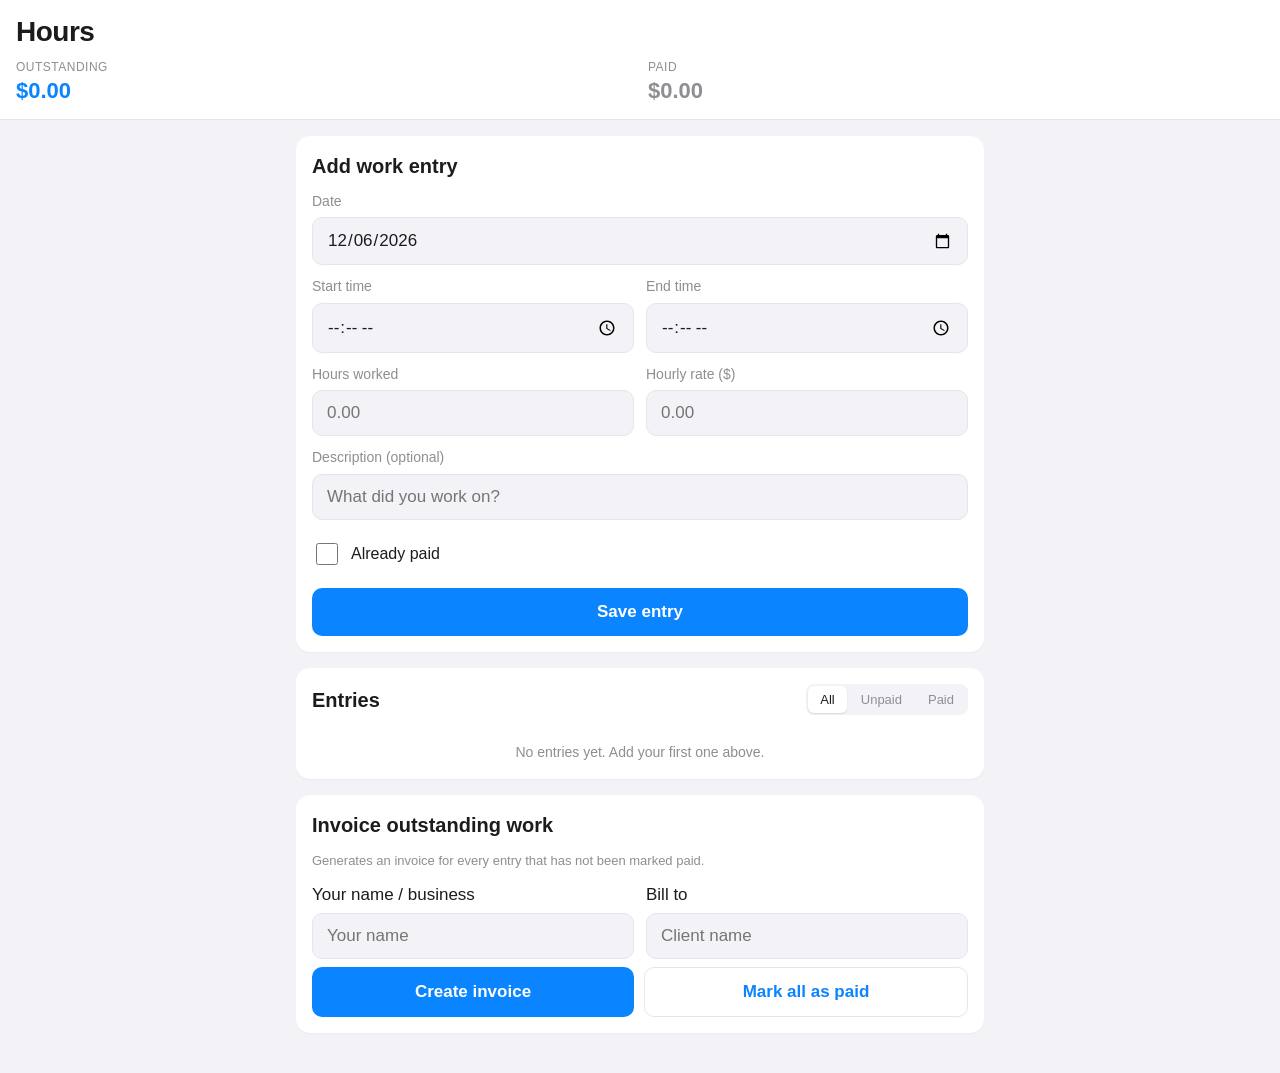
==== index.html @ 9b387d18 "Add Work Hours & Invoicing PWA Track work entries (date, start/end time, hours, hourly rate, descrip" ====
<!DOCTYPE html>
<html lang="en">
<head>
  <meta charset="UTF-8" />
  <meta name="viewport" content="width=device-width, initial-scale=1, viewport-fit=cover, user-scalable=no" />
  <meta name="theme-color" content="#0a84ff" />
  <meta name="apple-mobile-web-app-capable" content="yes" />
  <meta name="apple-mobile-web-app-status-bar-style" content="black-translucent" />
  <meta name="apple-mobile-web-app-title" content="Hours" />
  <link rel="apple-touch-icon" href="icon-180.png" />
  <link rel="manifest" href="manifest.json" />
  <link rel="stylesheet" href="styles.css" />
  <title>Work Hours & Invoicing</title>
</head>
<body>
  <header class="topbar">
    <h1>Hours</h1>
    <div class="summary">
      <div><span class="label">Outstanding</span><span id="outstandingTotal" class="amount">$0.00</span></div>
      <div><span class="label">Paid</span><span id="paidTotal" class="amount muted">$0.00</span></div>
    </div>
  </header>

  <main>
    <section class="card">
      <h2 id="formTitle">Add work entry</h2>
      <form id="entryForm" autocomplete="off">
        <input type="hidden" id="entryId" />

        <label>
          Date
          <input type="date" id="date" required />
        </label>

        <div class="row">
          <label>
            Start time
            <input type="time" id="startTime" />
          </label>
          <label>
            End time
            <input type="time" id="endTime" />
          </label>
        </div>

        <div class="row">
          <label>
            Hours worked
            <input type="number" id="hours" inputmode="decimal" step="0.01" min="0" placeholder="0.00" required />
          </label>
          <label>
            Hourly rate ($)
            <input type="number" id="rate" inputmode="decimal" step="0.01" min="0" placeholder="0.00" required />
          </label>
        </div>

        <label>
          Description (optional)
          <input type="text" id="description" maxlength="200" placeholder="What did you work on?" />
        </label>

        <label class="checkbox">
          <input type="checkbox" id="paid" />
          <span>Already paid</span>
        </label>

        <div class="actions">
          <button type="submit" id="saveBtn" class="primary">Save entry</button>
          <button type="button" id="cancelBtn" class="ghost hidden">Cancel</button>
        </div>
      </form>
    </section>

    <section class="card">
      <div class="entries-header">
        <h2>Entries</h2>
        <div class="filters">
          <button type="button" class="filter active" data-filter="all">All</button>
          <button type="button" class="filter" data-filter="unpaid">Unpaid</button>
          <button type="button" class="filter" data-filter="paid">Paid</button>
        </div>
      </div>
      <ul id="entries" class="entries"></ul>
      <p id="emptyState" class="empty">No entries yet. Add your first one above.</p>
    </section>

    <section class="card invoice-card">
      <h2>Invoice outstanding work</h2>
      <p class="muted small">Generates an invoice for every entry that has not been marked paid.</p>
      <div class="row">
        <label>
          Your name / business
          <input type="text" id="invoiceFrom" placeholder="Your name" />
        </label>
        <label>
          Bill to
          <input type="text" id="invoiceTo" placeholder="Client name" />
        </label>
      </div>
      <div class="actions">
        <button type="button" id="invoiceBtn" class="primary">Create invoice</button>
        <button type="button" id="markAllPaidBtn" class="ghost">Mark all as paid</button>
      </div>
    </section>
  </main>

  <div id="invoiceModal" class="modal hidden" role="dialog" aria-modal="true" aria-labelledby="invoiceTitle">
    <div class="modal-content">
      <div class="modal-actions no-print">
        <button type="button" id="shareInvoiceBtn" class="primary">Share / Save PDF</button>
        <button type="button" id="closeInvoiceBtn" class="ghost">Close</button>
      </div>
      <div id="invoiceContent" class="invoice"></div>
    </div>
  </div>

  <script src="app.js"></script>
</body>
</html>
---- styles.css ----
:root {
  --bg: #f2f2f7;
  --card: #ffffff;
  --text: #1c1c1e;
  --muted: #8e8e93;
  --border: #e5e5ea;
  --accent: #0a84ff;
  --accent-pressed: #0066cc;
  --success: #34c759;
  --danger: #ff3b30;
  --warning: #ff9500;
  --safe-top: env(safe-area-inset-top);
  --safe-bottom: env(safe-area-inset-bottom);
}

@media (prefers-color-scheme: dark) {
  :root {
    --bg: #000000;
    --card: #1c1c1e;
    --text: #ffffff;
    --muted: #98989f;
    --border: #2c2c2e;
  }
}

* { box-sizing: border-box; }

html, body {
  margin: 0;
  padding: 0;
  background: var(--bg);
  color: var(--text);
  font-family: -apple-system, BlinkMacSystemFont, "SF Pro Text", "Segoe UI", Roboto, sans-serif;
  font-size: 17px;
  line-height: 1.4;
  -webkit-tap-highlight-color: transparent;
  -webkit-text-size-adjust: 100%;
}

body {
  padding-bottom: calc(24px + var(--safe-bottom));
}

.topbar {
  position: sticky;
  top: 0;
  z-index: 10;
  padding: calc(var(--safe-top) + 12px) 16px 12px;
  background: var(--card);
  border-bottom: 1px solid var(--border);
  backdrop-filter: saturate(180%) blur(20px);
  -webkit-backdrop-filter: saturate(180%) blur(20px);
}

.topbar h1 {
  margin: 0 0 8px;
  font-size: 28px;
  font-weight: 700;
  letter-spacing: -0.5px;
}

.summary {
  display: flex;
  gap: 16px;
}

.summary > div {
  flex: 1;
  display: flex;
  flex-direction: column;
}

.summary .label {
  font-size: 12px;
  color: var(--muted);
  text-transform: uppercase;
  letter-spacing: 0.5px;
}

.summary .amount {
  font-size: 22px;
  font-weight: 600;
  color: var(--accent);
}

.summary .amount.muted {
  color: var(--muted);
}

main {
  padding: 16px;
  display: flex;
  flex-direction: column;
  gap: 16px;
  max-width: 720px;
  margin: 0 auto;
}

.card {
  background: var(--card);
  border-radius: 14px;
  padding: 16px;
  box-shadow: 0 1px 2px rgba(0,0,0,0.04);
}

.card h2 {
  margin: 0 0 12px;
  font-size: 20px;
  font-weight: 600;
}

form label {
  display: block;
  font-size: 14px;
  color: var(--muted);
  margin-bottom: 12px;
}

form label.checkbox {
  display: flex;
  align-items: center;
  gap: 10px;
  color: var(--text);
  font-size: 16px;
  padding: 8px 0;
}

form label.checkbox input {
  width: 22px;
  height: 22px;
  accent-color: var(--accent);
}

input[type="text"],
input[type="number"],
input[type="date"],
input[type="time"] {
  display: block;
  width: 100%;
  margin-top: 6px;
  padding: 12px 14px;
  border: 1px solid var(--border);
  border-radius: 10px;
  background: var(--bg);
  color: var(--text);
  font-size: 17px;
  font-family: inherit;
  -webkit-appearance: none;
  appearance: none;
}

input:focus {
  outline: none;
  border-color: var(--accent);
}

.row {
  display: flex;
  gap: 12px;
}

.row > label {
  flex: 1;
}

.actions {
  display: flex;
  gap: 10px;
  margin-top: 8px;
}

button {
  flex: 1;
  padding: 14px 16px;
  border-radius: 10px;
  border: none;
  font-size: 17px;
  font-weight: 600;
  font-family: inherit;
  cursor: pointer;
  transition: opacity 0.15s, background 0.15s;
}

button:active { opacity: 0.7; }

button.primary {
  background: var(--accent);
  color: white;
}

button.primary:active { background: var(--accent-pressed); }

button.ghost {
  background: transparent;
  color: var(--accent);
  border: 1px solid var(--border);
}

button.small {
  padding: 8px 12px;
  font-size: 14px;
  flex: 0 0 auto;
}

button.danger { color: var(--danger); }

.entries-header {
  display: flex;
  justify-content: space-between;
  align-items: center;
  margin-bottom: 12px;
  gap: 12px;
}

.entries-header h2 { margin: 0; }

.filters {
  display: flex;
  background: var(--bg);
  border-radius: 8px;
  padding: 2px;
  gap: 2px;
}

.filter {
  flex: 0 0 auto;
  padding: 6px 12px;
  font-size: 13px;
  font-weight: 500;
  background: transparent;
  color: var(--muted);
  border-radius: 6px;
}

.filter.active {
  background: var(--card);
  color: var(--text);
  box-shadow: 0 1px 2px rgba(0,0,0,0.1);
}

.entries {
  list-style: none;
  padding: 0;
  margin: 0;
  display: flex;
  flex-direction: column;
  gap: 8px;
}

.entry {
  display: flex;
  align-items: stretch;
  gap: 12px;
  padding: 12px;
  border: 1px solid var(--border);
  border-radius: 10px;
  background: var(--bg);
}

.entry.paid { opacity: 0.6; }

.entry-main { flex: 1; min-width: 0; }

.entry-date {
  font-size: 13px;
  color: var(--muted);
  margin-bottom: 2px;
}

.entry-line {
  font-size: 16px;
  font-weight: 500;
  display: flex;
  justify-content: space-between;
  gap: 8px;
}

.entry-amount { font-weight: 600; }

.entry-desc {
  font-size: 13px;
  color: var(--muted);
  margin-top: 4px;
  white-space: nowrap;
  overflow: hidden;
  text-overflow: ellipsis;
}

.entry-time {
  font-size: 12px;
  color: var(--muted);
  margin-top: 2px;
}

.badge {
  display: inline-block;
  padding: 2px 8px;
  border-radius: 999px;
  font-size: 11px;
  font-weight: 600;
  letter-spacing: 0.3px;
  text-transform: uppercase;
  margin-top: 6px;
}

.badge.unpaid { background: rgba(255, 149, 0, 0.15); color: var(--warning); }
.badge.paid { background: rgba(52, 199, 89, 0.15); color: var(--success); }

.entry-actions {
  display: flex;
  flex-direction: column;
  gap: 6px;
  flex: 0 0 auto;
}

.entry-actions button {
  width: 64px;
  padding: 6px 8px;
  font-size: 12px;
  font-weight: 500;
  background: var(--card);
  color: var(--text);
  border: 1px solid var(--border);
}

.entry-actions button.toggle-paid {
  color: var(--accent);
}

.entry-actions button.delete {
  color: var(--danger);
}

.empty {
  text-align: center;
  color: var(--muted);
  font-size: 14px;
  padding: 16px 0 0;
  margin: 0;
}

.muted { color: var(--muted); }
.small { font-size: 13px; }
.hidden { display: none !important; }

.modal {
  position: fixed;
  inset: 0;
  background: rgba(0,0,0,0.5);
  z-index: 100;
  display: flex;
  align-items: stretch;
  justify-content: center;
  padding: 0;
}

.modal-content {
  background: var(--card);
  width: 100%;
  max-width: 720px;
  overflow-y: auto;
  display: flex;
  flex-direction: column;
}

.modal-actions {
  position: sticky;
  top: 0;
  display: flex;
  gap: 10px;
  padding: calc(var(--safe-top) + 12px) 16px 12px;
  background: var(--card);
  border-bottom: 1px solid var(--border);
  z-index: 1;
}

.invoice {
  padding: 24px;
  color: #1c1c1e;
  background: white;
  font-family: -apple-system, BlinkMacSystemFont, sans-serif;
}

.invoice h1 {
  font-size: 32px;
  margin: 0 0 4px;
  letter-spacing: -0.5px;
}

.invoice .meta {
  display: flex;
  justify-content: space-between;
  gap: 24px;
  margin: 24px 0;
  font-size: 14px;
}

.invoice .meta h3 {
  margin: 0 0 6px;
  font-size: 12px;
  text-transform: uppercase;
  letter-spacing: 0.5px;
  color: #666;
}

.invoice table {
  width: 100%;
  border-collapse: collapse;
  font-size: 14px;
  margin-bottom: 16px;
}

.invoice th, .invoice td {
  text-align: left;
  padding: 10px 8px;
  border-bottom: 1px solid #e5e5ea;
}

.invoice th {
  font-size: 11px;
  text-transform: uppercase;
  letter-spacing: 0.5px;
  color: #666;
  font-weight: 600;
}

.invoice td.num, .invoice th.num { text-align: right; }

.invoice .totals {
  display: flex;
  justify-content: flex-end;
  margin-top: 8px;
}

.invoice .totals table { width: auto; min-width: 240px; }
.invoice .totals td { border: none; padding: 6px 8px; }
.invoice .total-row td {
  font-size: 18px;
  font-weight: 700;
  border-top: 2px solid #1c1c1e;
  padding-top: 10px;
}

@media print {
  body > *:not(.modal) { display: none !important; }
  .modal { position: static; background: white; }
  .modal-actions { display: none !important; }
  .invoice { padding: 0; }
}
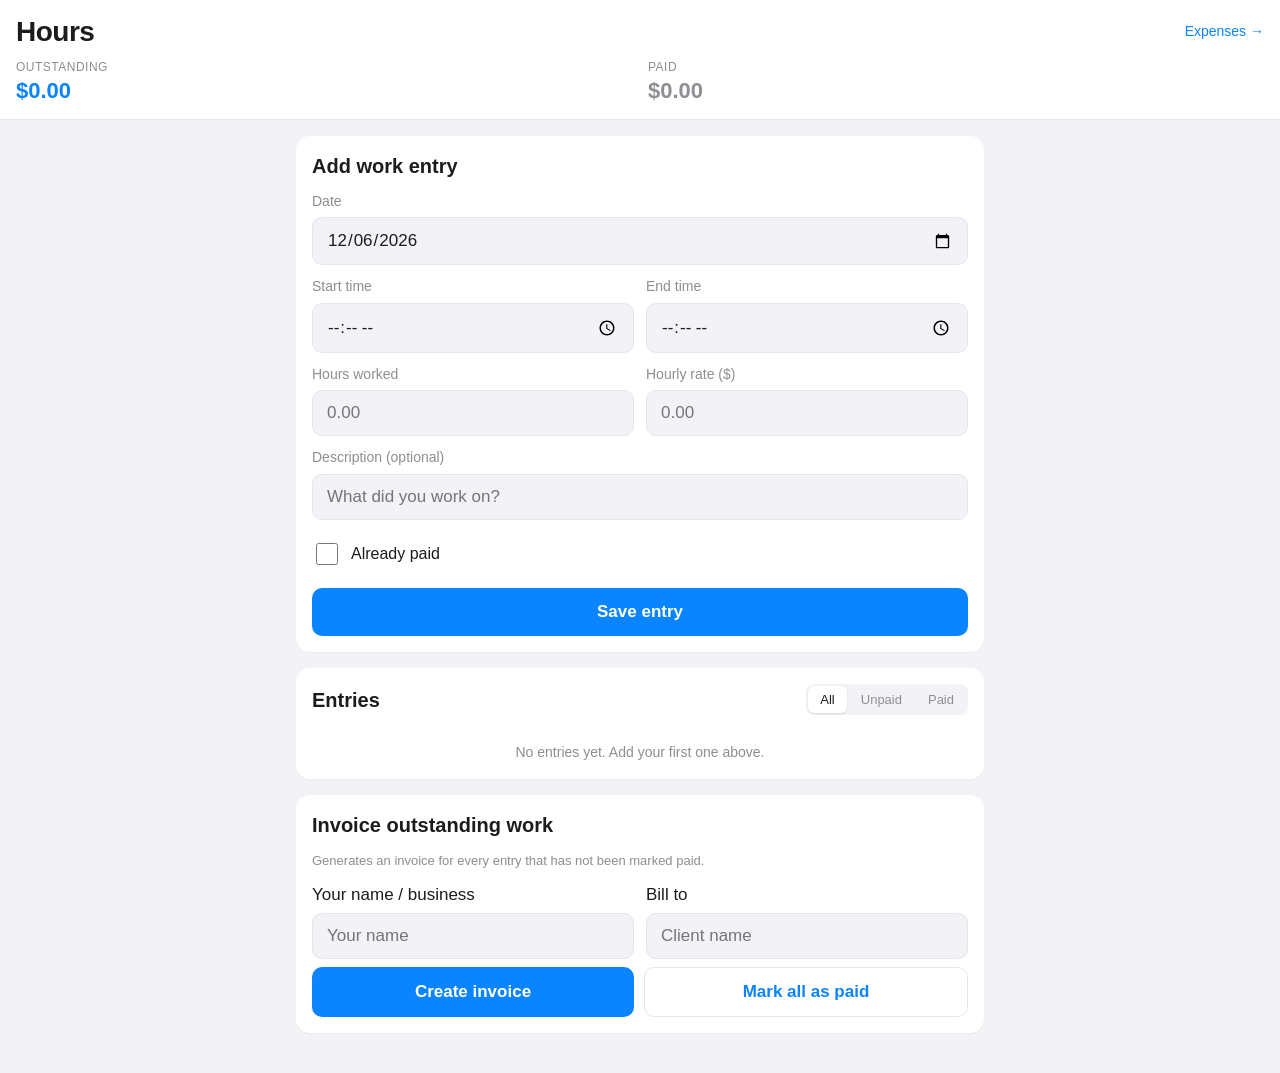
==== commit 695dc323: "Add RBC expense tracker with spending analysis Full-featured PWA expense tracker: import RBC CSV exp" ====
--- a/index.html
+++ b/index.html
@@ -14,7 +14,10 @@
 </head>
 <body>
   <header class="topbar">
-    <h1>Hours</h1>
+    <div style="display:flex;align-items:center;justify-content:space-between;margin-bottom:8px">
+      <h1 style="margin:0">Hours</h1>
+      <a href="expenses.html" style="font-size:14px;color:#0a84ff;text-decoration:none;font-weight:500">Expenses &rarr;</a>
+    </div>
     <div class="summary">
       <div><span class="label">Outstanding</span><span id="outstandingTotal" class="amount">$0.00</span></div>
       <div><span class="label">Paid</span><span id="paidTotal" class="amount muted">$0.00</span></div>
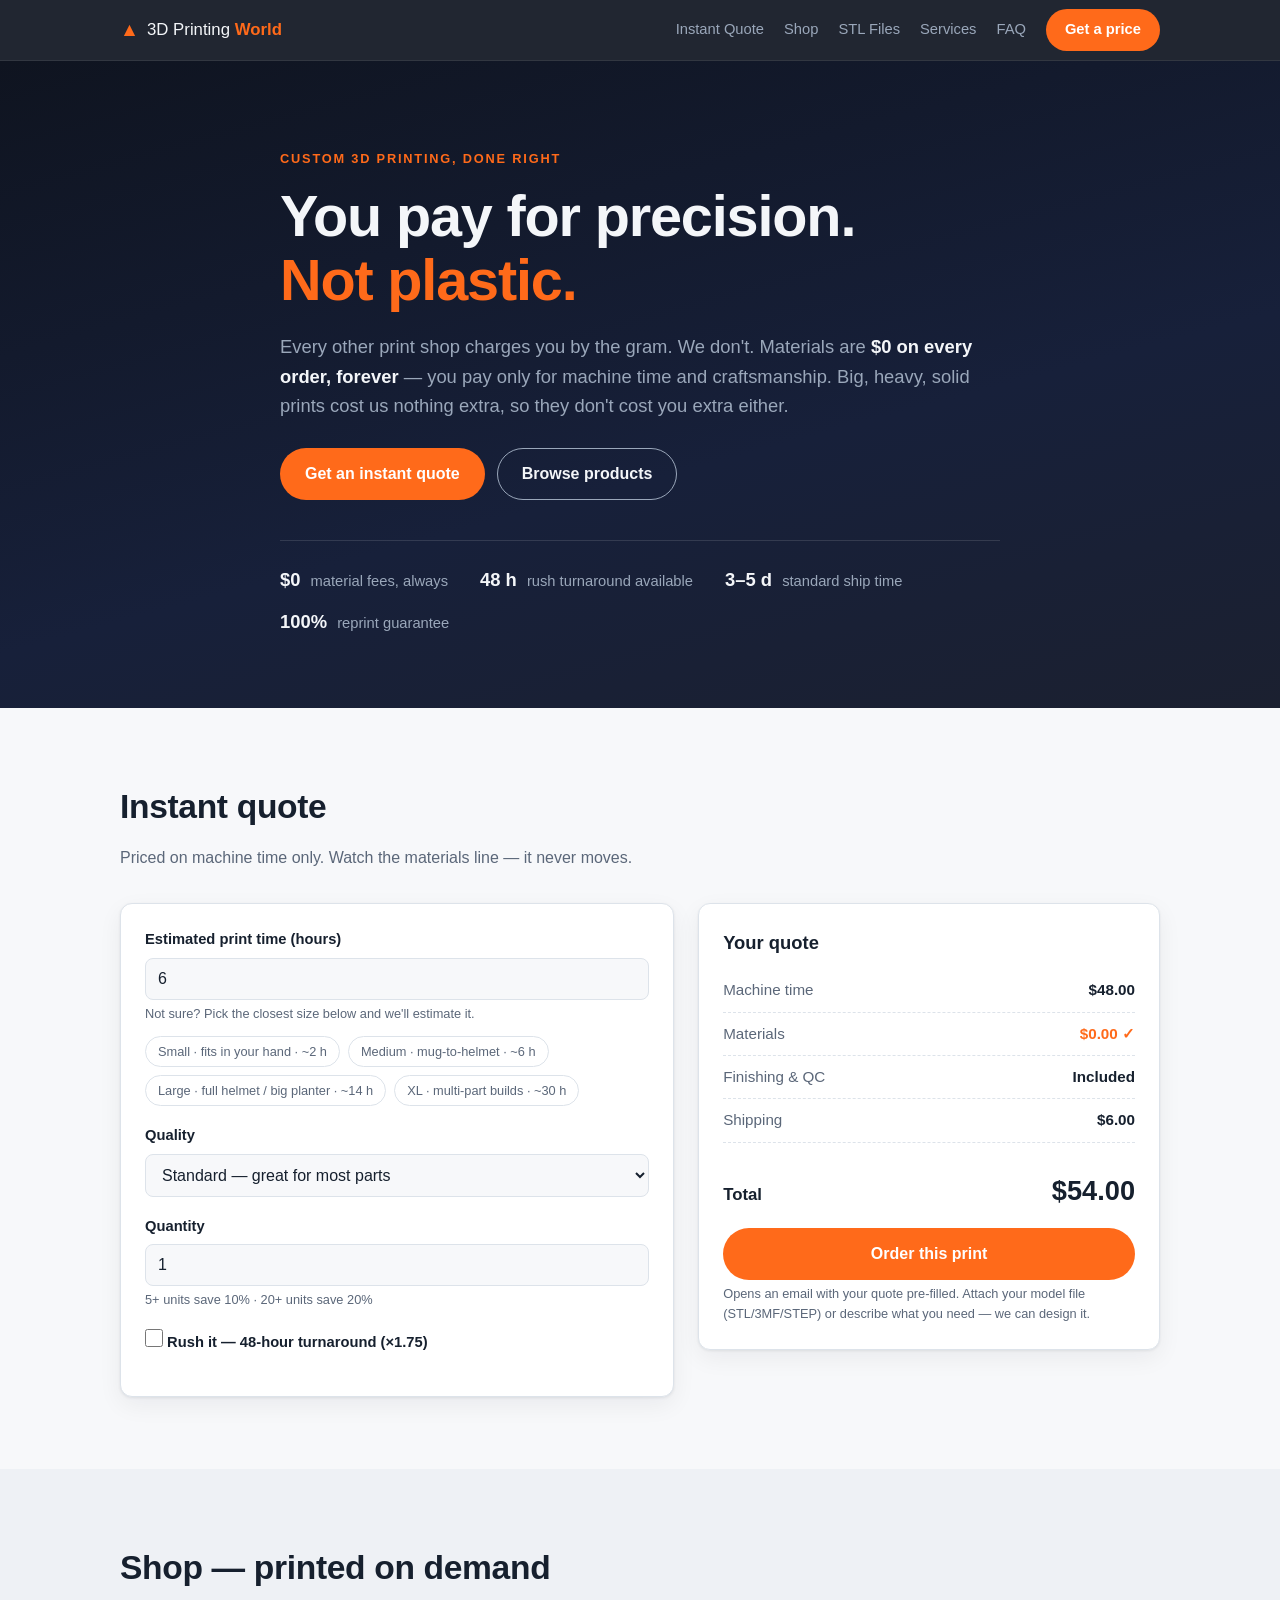
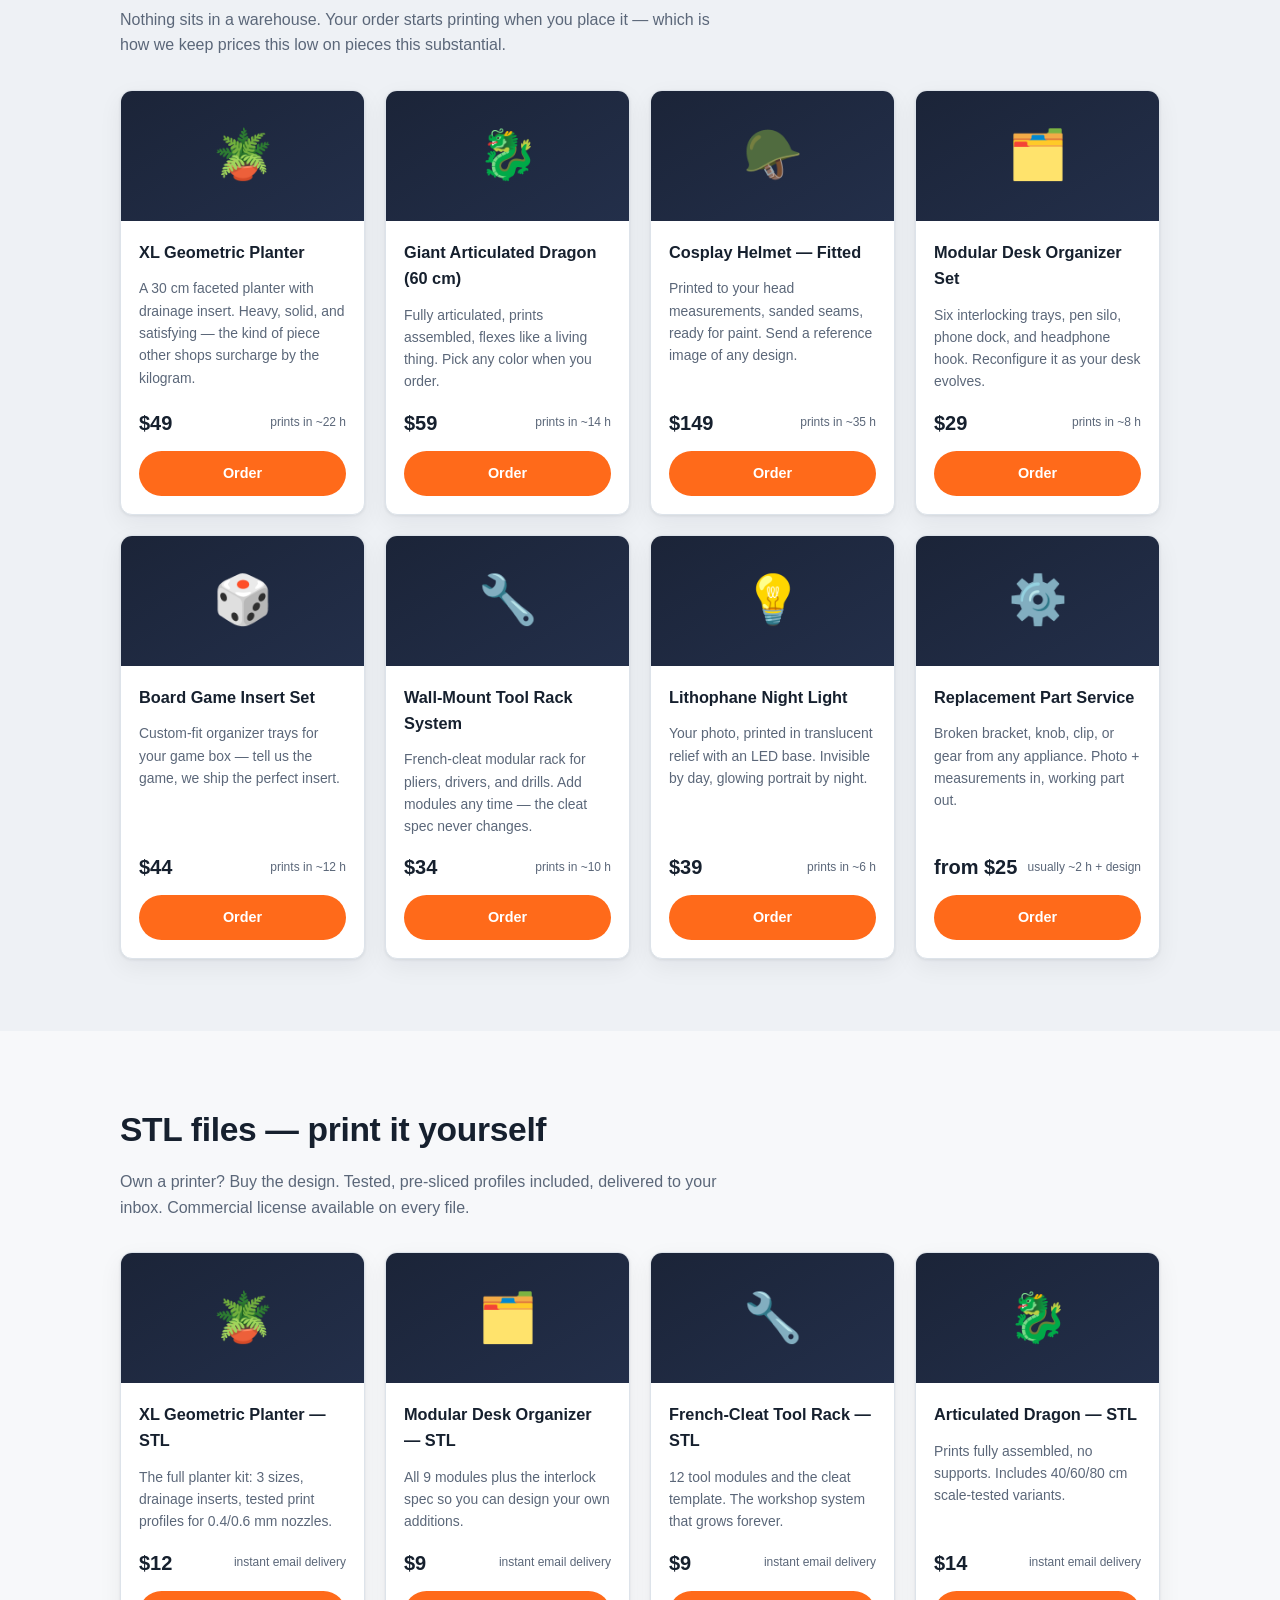
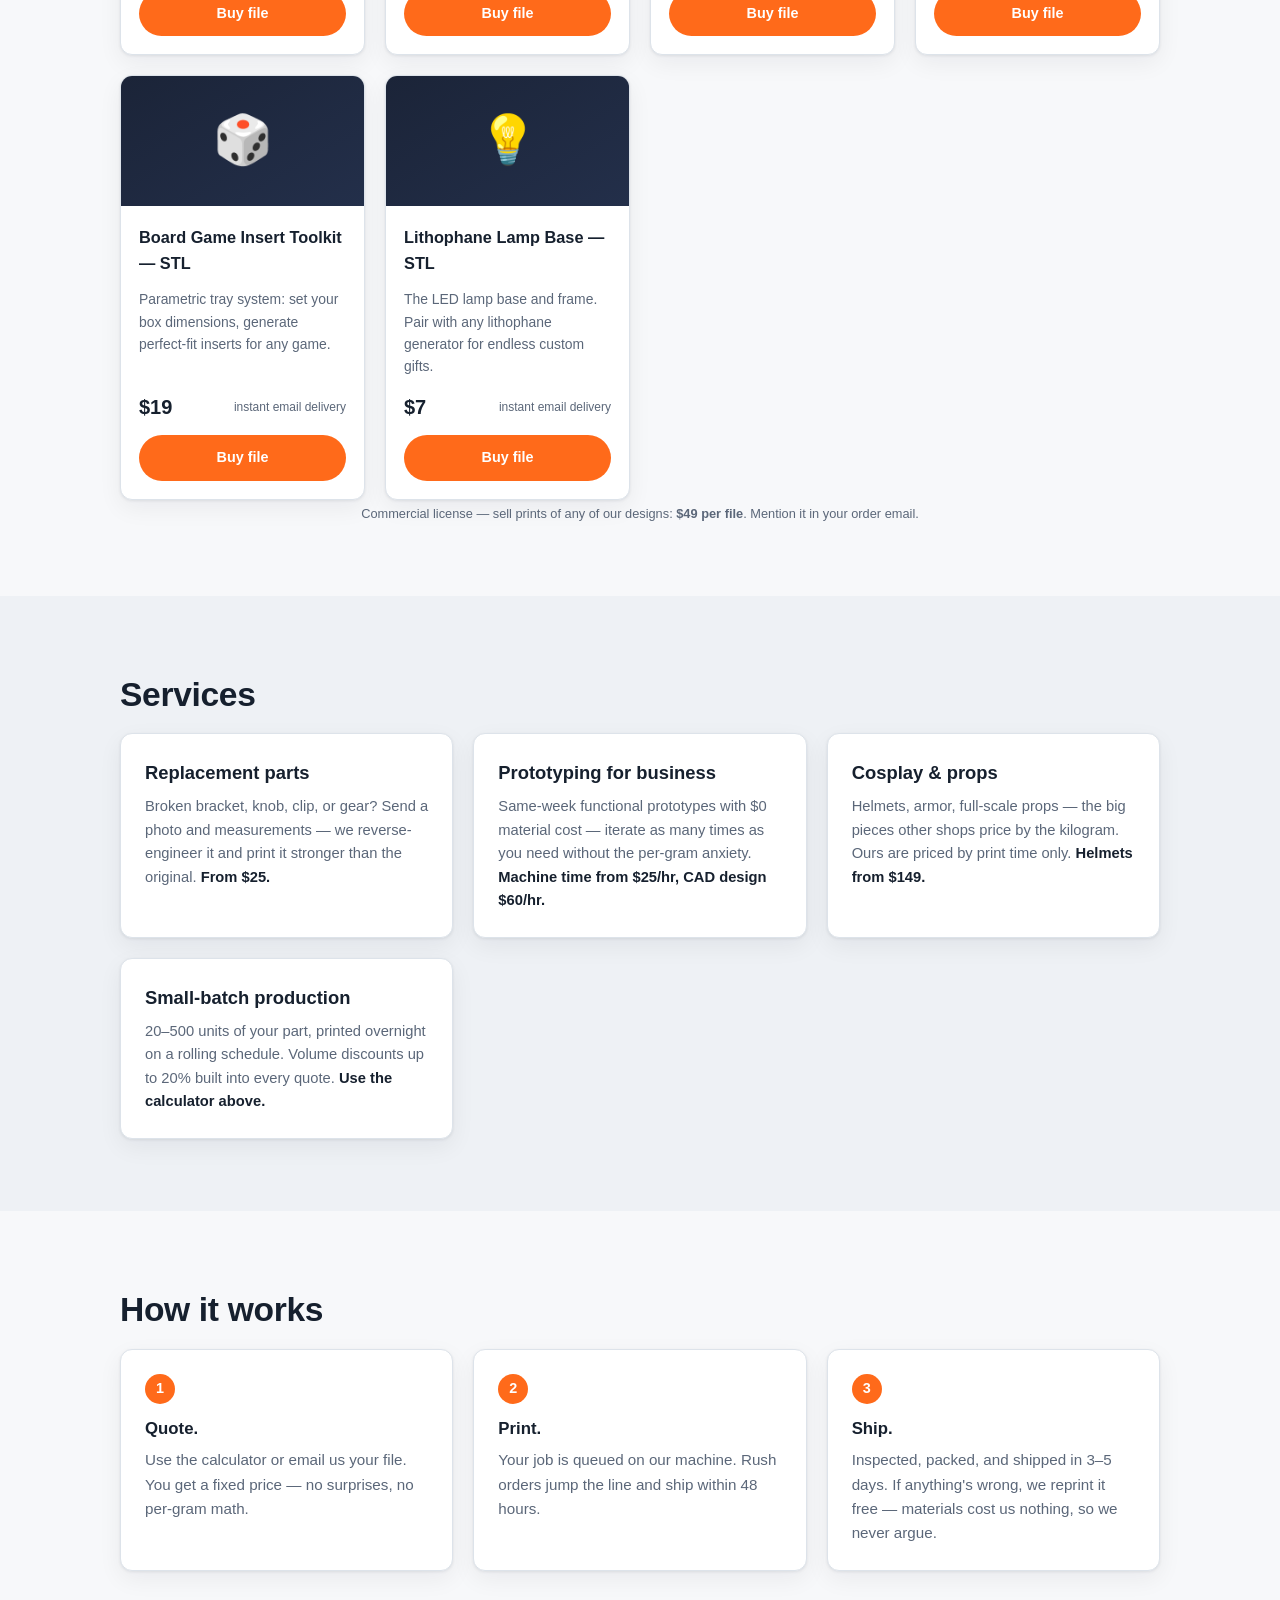
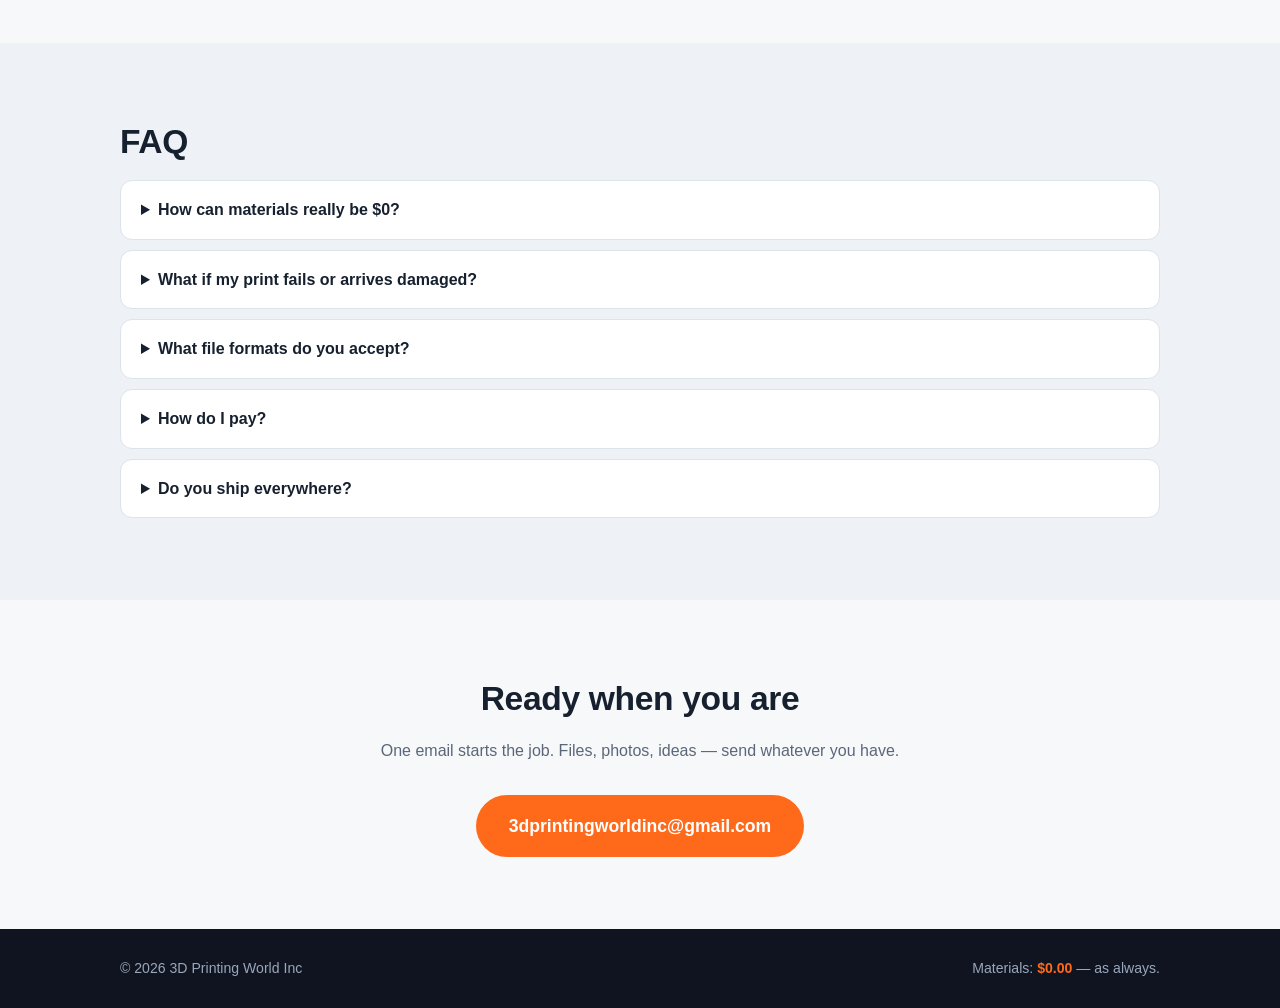
==== commit 60f60138: "Build 3D Printing World storefront and business plan Turn the repo into a complete zero-overhead 3D " ====
--- a/index.html
+++ b/index.html
@@ -2,120 +2,239 @@
 <html lang="en">
 <head>
   <meta charset="UTF-8" />
-  <meta name="viewport" content="width=device-width, initial-scale=1, viewport-fit=cover, user-scalable=no" />
-  <meta name="theme-color" content="#0a84ff" />
-  <meta name="apple-mobile-web-app-capable" content="yes" />
-  <meta name="apple-mobile-web-app-status-bar-style" content="black-translucent" />
-  <meta name="apple-mobile-web-app-title" content="Hours" />
-  <link rel="apple-touch-icon" href="icon-180.png" />
-  <link rel="manifest" href="manifest.json" />
+  <meta name="viewport" content="width=device-width, initial-scale=1" />
+  <meta name="description" content="3D Printing World — custom 3D printing with zero material fees. Instant quotes, print-on-demand products, replacement parts, prototyping, and premium STL files. You pay for precision, not plastic." />
+  <meta name="theme-color" content="#0f1420" />
+  <meta property="og:title" content="3D Printing World — $0 Material Fees, Ever" />
+  <meta property="og:description" content="Custom 3D printing priced on machine time only. Materials are always $0. Get an instant quote." />
+  <meta property="og:type" content="website" />
+  <title>3D Printing World — Custom 3D Printing, $0 Material Fees</title>
+  <link rel="icon" href="data:image/svg+xml,%3Csvg xmlns='http://www.w3.org/2000/svg' viewBox='0 0 100 100'%3E%3Ctext y='80' font-size='80'%3E%E2%96%B2%3C/text%3E%3C/svg%3E" />
   <link rel="stylesheet" href="styles.css" />
-  <title>Work Hours & Invoicing</title>
+  <script type="application/ld+json">
+  {
+    "@context": "https://schema.org",
+    "@type": "LocalBusiness",
+    "name": "3D Printing World Inc",
+    "description": "Custom 3D printing service with zero material fees. Print-on-demand products, prototyping, replacement parts, and digital STL files.",
+    "email": "3dprintingworldinc@gmail.com",
+    "priceRange": "$7-$149"
+  }
+  </script>
 </head>
 <body>
-  <header class="topbar">
-    <div style="display:flex;align-items:center;justify-content:space-between;margin-bottom:8px">
-      <h1 style="margin:0">Hours</h1>
-      <a href="expenses.html" style="font-size:14px;color:#0a84ff;text-decoration:none;font-weight:500">Expenses &rarr;</a>
+  <header class="site-header">
+    <nav class="nav container">
+      <a class="brand" href="#top">
+        <span class="brand-mark" aria-hidden="true">▲</span>
+        <span>3D Printing <strong>World</strong></span>
+      </a>
+      <div class="nav-links">
+        <a href="#quote">Instant Quote</a>
+        <a href="#shop">Shop</a>
+        <a href="#digital">STL Files</a>
+        <a href="#services">Services</a>
+        <a href="#faq">FAQ</a>
+        <a class="btn btn-small" href="#quote">Get a price</a>
+      </div>
+    </nav>
+  </header>
+
+  <main id="top">
+
+    <!-- ============ HERO ============ -->
+    <section class="hero">
+      <div class="container hero-inner">
+        <p class="eyebrow">Custom 3D printing, done right</p>
+        <h1>You pay for precision.<br /><span class="accent">Not plastic.</span></h1>
+        <p class="lede">
+          Every other print shop charges you by the gram. We don't. Materials are
+          <strong>$0 on every order, forever</strong> — you pay only for machine time
+          and craftsmanship. Big, heavy, solid prints cost us nothing extra, so they
+          don't cost you extra either.
+        </p>
+        <div class="hero-actions">
+          <a class="btn btn-primary" href="#quote">Get an instant quote</a>
+          <a class="btn btn-ghost" href="#shop">Browse products</a>
+        </div>
+        <ul class="trust-strip" aria-label="Guarantees">
+          <li><strong>$0</strong> material fees, always</li>
+          <li><strong>48 h</strong> rush turnaround available</li>
+          <li><strong>3–5 d</strong> standard ship time</li>
+          <li><strong>100%</strong> reprint guarantee</li>
+        </ul>
+      </div>
+    </section>
+
+    <!-- ============ QUOTE CALCULATOR ============ -->
+    <section id="quote" class="section">
+      <div class="container">
+        <h2>Instant quote</h2>
+        <p class="section-sub">Priced on machine time only. Watch the materials line — it never moves.</p>
+
+        <div class="quote-grid">
+          <form id="quoteForm" class="card quote-form" autocomplete="off">
+            <label>
+              Estimated print time (hours)
+              <input type="number" id="qHours" min="0.5" max="200" step="0.5" value="6" required />
+              <span class="hint">Not sure? Pick the closest size below and we'll estimate it.</span>
+            </label>
+
+            <div class="size-presets" role="group" aria-label="Size presets">
+              <button type="button" class="chip" data-hours="2">Small · fits in your hand · ~2 h</button>
+              <button type="button" class="chip" data-hours="6">Medium · mug-to-helmet · ~6 h</button>
+              <button type="button" class="chip" data-hours="14">Large · full helmet / big planter · ~14 h</button>
+              <button type="button" class="chip" data-hours="30">XL · multi-part builds · ~30 h</button>
+            </div>
+
+            <label>
+              Quality
+              <select id="qQuality">
+                <option value="draft">Draft — fast &amp; economical (−15%)</option>
+                <option value="standard" selected>Standard — great for most parts</option>
+                <option value="fine">Fine — display-quality detail (+35%)</option>
+              </select>
+            </label>
+
+            <label>
+              Quantity
+              <input type="number" id="qQty" min="1" max="500" step="1" value="1" required />
+              <span class="hint">5+ units save 10% · 20+ units save 20%</span>
+            </label>
+
+            <label class="checkbox">
+              <input type="checkbox" id="qRush" />
+              <span>Rush it — 48-hour turnaround (×1.75)</span>
+            </label>
+          </form>
+
+          <div class="card quote-result" aria-live="polite">
+            <h3>Your quote</h3>
+            <dl class="quote-lines">
+              <div><dt>Machine time</dt><dd id="lineMachine">$0.00</dd></div>
+              <div class="materials-line"><dt>Materials</dt><dd id="lineMaterials">$0.00</dd></div>
+              <div><dt>Finishing &amp; QC</dt><dd>Included</dd></div>
+              <div id="lineDiscountRow" class="hidden"><dt>Volume discount</dt><dd id="lineDiscount">—</dd></div>
+              <div id="lineRushRow" class="hidden"><dt>Rush (48 h)</dt><dd id="lineRush">—</dd></div>
+              <div><dt>Shipping</dt><dd id="lineShipping">$6.00</dd></div>
+            </dl>
+            <div class="quote-total">
+              <span>Total</span>
+              <span id="lineTotal">$0.00</span>
+            </div>
+            <p class="hint" id="quoteNote"></p>
+            <a class="btn btn-primary btn-block" id="orderQuoteBtn" href="#">Order this print</a>
+            <p class="hint">Opens an email with your quote pre-filled. Attach your model file (STL/3MF/STEP) or describe what you need — we can design it.</p>
+          </div>
+        </div>
+      </div>
+    </section>
+
+    <!-- ============ CATALOG ============ -->
+    <section id="shop" class="section section-alt">
+      <div class="container">
+        <h2>Shop — printed on demand</h2>
+        <p class="section-sub">
+          Nothing sits in a warehouse. Your order starts printing when you place it —
+          which is how we keep prices this low on pieces this substantial.
+        </p>
+        <div id="catalogGrid" class="product-grid"></div>
+      </div>
+    </section>
+
+    <!-- ============ DIGITAL FILES ============ -->
+    <section id="digital" class="section">
+      <div class="container">
+        <h2>STL files — print it yourself</h2>
+        <p class="section-sub">
+          Own a printer? Buy the design. Tested, pre-sliced profiles included,
+          delivered to your inbox. Commercial license available on every file.
+        </p>
+        <div id="digitalGrid" class="product-grid"></div>
+        <p class="hint center">Commercial license — sell prints of any of our designs: <strong>$49 per file</strong>. Mention it in your order email.</p>
+      </div>
+    </section>
+
+    <!-- ============ SERVICES ============ -->
+    <section id="services" class="section section-alt">
+      <div class="container">
+        <h2>Services</h2>
+        <div class="service-grid">
+          <div class="card service">
+            <h3>Replacement parts</h3>
+            <p>Broken bracket, knob, clip, or gear? Send a photo and measurements — we reverse-engineer it and print it stronger than the original. <strong>From $25.</strong></p>
+          </div>
+          <div class="card service">
+            <h3>Prototyping for business</h3>
+            <p>Same-week functional prototypes with $0 material cost — iterate as many times as you need without the per-gram anxiety. <strong>Machine time from $25/hr, CAD design $60/hr.</strong></p>
+          </div>
+          <div class="card service">
+            <h3>Cosplay &amp; props</h3>
+            <p>Helmets, armor, full-scale props — the big pieces other shops price by the kilogram. Ours are priced by print time only. <strong>Helmets from $149.</strong></p>
+          </div>
+          <div class="card service">
+            <h3>Small-batch production</h3>
+            <p>20–500 units of your part, printed overnight on a rolling schedule. Volume discounts up to 20% built into every quote. <strong>Use the calculator above.</strong></p>
+          </div>
+        </div>
+      </div>
+    </section>
+
+    <!-- ============ HOW IT WORKS ============ -->
+    <section class="section">
+      <div class="container">
+        <h2>How it works</h2>
+        <ol class="steps">
+          <li><strong>Quote.</strong> Use the calculator or email us your file. You get a fixed price — no surprises, no per-gram math.</li>
+          <li><strong>Print.</strong> Your job is queued on our machine. Rush orders jump the line and ship within 48 hours.</li>
+          <li><strong>Ship.</strong> Inspected, packed, and shipped in 3–5 days. If anything's wrong, we reprint it free — materials cost us nothing, so we never argue.</li>
+        </ol>
+      </div>
+    </section>
+
+    <!-- ============ FAQ ============ -->
+    <section id="faq" class="section section-alt">
+      <div class="container">
+        <h2>FAQ</h2>
+        <details>
+          <summary>How can materials really be $0?</summary>
+          <p>Our filament supply costs us nothing, so we pass that straight through. You pay for machine time, expertise, and finishing — the parts of the job that actually determine quality.</p>
+        </details>
+        <details>
+          <summary>What if my print fails or arrives damaged?</summary>
+          <p>We reprint it free, no questions. A reprint costs us only time, so our guarantee is the strongest in the industry.</p>
+        </details>
+        <details>
+          <summary>What file formats do you accept?</summary>
+          <p>STL, 3MF, OBJ, and STEP. No file? Send photos and measurements — our design service starts at $60/hr and most small parts take under an hour to model.</p>
+        </details>
+        <details>
+          <summary>How do I pay?</summary>
+          <p>You'll receive an itemized invoice by email with payment instructions once your quote is confirmed. Nothing is charged until you approve the final price.</p>
+        </details>
+        <details>
+          <summary>Do you ship everywhere?</summary>
+          <p>We ship anywhere your postal service reaches. Shipping is a flat $6 and free on orders over $60.</p>
+        </details>
+      </div>
+    </section>
+
+    <!-- ============ CONTACT ============ -->
+    <section id="contact" class="section">
+      <div class="container center">
+        <h2>Ready when you are</h2>
+        <p class="section-sub">One email starts the job. Files, photos, ideas — send whatever you have.</p>
+        <a class="btn btn-primary btn-large" href="mailto:3dprintingworldinc@gmail.com?subject=Print%20request">3dprintingworldinc@gmail.com</a>
+      </div>
+    </section>
+  </main>
+
+  <footer class="site-footer">
+    <div class="container footer-inner">
+      <span>© 2026 3D Printing World Inc</span>
+      <span>Materials: <strong>$0.00</strong> — as always.</span>
     </div>
-    <div class="summary">
-      <div><span class="label">Outstanding</span><span id="outstandingTotal" class="amount">$0.00</span></div>
-      <div><span class="label">Paid</span><span id="paidTotal" class="amount muted">$0.00</span></div>
-    </div>
-  </header>
-
-  <main>
-    <section class="card">
-      <h2 id="formTitle">Add work entry</h2>
-      <form id="entryForm" autocomplete="off">
-        <input type="hidden" id="entryId" />
-
-        <label>
-          Date
-          <input type="date" id="date" required />
-        </label>
-
-        <div class="row">
-          <label>
-            Start time
-            <input type="time" id="startTime" />
-          </label>
-          <label>
-            End time
-            <input type="time" id="endTime" />
-          </label>
-        </div>
-
-        <div class="row">
-          <label>
-            Hours worked
-            <input type="number" id="hours" inputmode="decimal" step="0.01" min="0" placeholder="0.00" required />
-          </label>
-          <label>
-            Hourly rate ($)
-            <input type="number" id="rate" inputmode="decimal" step="0.01" min="0" placeholder="0.00" required />
-          </label>
-        </div>
-
-        <label>
-          Description (optional)
-          <input type="text" id="description" maxlength="200" placeholder="What did you work on?" />
-        </label>
-
-        <label class="checkbox">
-          <input type="checkbox" id="paid" />
-          <span>Already paid</span>
-        </label>
-
-        <div class="actions">
-          <button type="submit" id="saveBtn" class="primary">Save entry</button>
-          <button type="button" id="cancelBtn" class="ghost hidden">Cancel</button>
-        </div>
-      </form>
-    </section>
-
-    <section class="card">
-      <div class="entries-header">
-        <h2>Entries</h2>
-        <div class="filters">
-          <button type="button" class="filter active" data-filter="all">All</button>
-          <button type="button" class="filter" data-filter="unpaid">Unpaid</button>
-          <button type="button" class="filter" data-filter="paid">Paid</button>
-        </div>
-      </div>
-      <ul id="entries" class="entries"></ul>
-      <p id="emptyState" class="empty">No entries yet. Add your first one above.</p>
-    </section>
-
-    <section class="card invoice-card">
-      <h2>Invoice outstanding work</h2>
-      <p class="muted small">Generates an invoice for every entry that has not been marked paid.</p>
-      <div class="row">
-        <label>
-          Your name / business
-          <input type="text" id="invoiceFrom" placeholder="Your name" />
-        </label>
-        <label>
-          Bill to
-          <input type="text" id="invoiceTo" placeholder="Client name" />
-        </label>
-      </div>
-      <div class="actions">
-        <button type="button" id="invoiceBtn" class="primary">Create invoice</button>
-        <button type="button" id="markAllPaidBtn" class="ghost">Mark all as paid</button>
-      </div>
-    </section>
-  </main>
-
-  <div id="invoiceModal" class="modal hidden" role="dialog" aria-modal="true" aria-labelledby="invoiceTitle">
-    <div class="modal-content">
-      <div class="modal-actions no-print">
-        <button type="button" id="shareInvoiceBtn" class="primary">Share / Save PDF</button>
-        <button type="button" id="closeInvoiceBtn" class="ghost">Close</button>
-      </div>
-      <div id="invoiceContent" class="invoice"></div>
-    </div>
-  </div>
+  </footer>
 
   <script src="app.js"></script>
 </body>
--- a/styles.css
+++ b/styles.css
@@ -1,449 +1,260 @@
+/* ============ Design tokens ============ */
 :root {
-  --bg: #f2f2f7;
-  --card: #ffffff;
-  --text: #1c1c1e;
-  --muted: #8e8e93;
-  --border: #e5e5ea;
-  --accent: #0a84ff;
-  --accent-pressed: #0066cc;
-  --success: #34c759;
-  --danger: #ff3b30;
-  --warning: #ff9500;
-  --safe-top: env(safe-area-inset-top);
-  --safe-bottom: env(safe-area-inset-bottom);
+  --bg: #f7f8fa;
+  --bg-alt: #eef1f5;
+  --surface: #ffffff;
+  --text: #16202e;
+  --text-muted: #5b6779;
+  --border: #dde3ea;
+  --accent: #ff6a1a;
+  --accent-ink: #ffffff;
+  --hero-bg: #0f1420;
+  --hero-text: #f4f6f9;
+  --hero-muted: #9aa7ba;
+  --radius: 12px;
+  --shadow: 0 1px 3px rgba(15, 20, 32, 0.08), 0 8px 24px rgba(15, 20, 32, 0.06);
 }
 
 @media (prefers-color-scheme: dark) {
   :root {
-    --bg: #000000;
-    --card: #1c1c1e;
-    --text: #ffffff;
-    --muted: #98989f;
-    --border: #2c2c2e;
+    --bg: #0f1420;
+    --bg-alt: #131a29;
+    --surface: #1a2334;
+    --text: #eef2f7;
+    --text-muted: #9aa7ba;
+    --border: #2a3547;
+    --shadow: 0 1px 3px rgba(0, 0, 0, 0.4), 0 8px 24px rgba(0, 0, 0, 0.3);
   }
 }
 
-* { box-sizing: border-box; }
-
-html, body {
-  margin: 0;
-  padding: 0;
+* { box-sizing: border-box; margin: 0; padding: 0; }
+
+html { scroll-behavior: smooth; }
+
+body {
+  font-family: -apple-system, BlinkMacSystemFont, "Segoe UI", Roboto, Helvetica, Arial, sans-serif;
   background: var(--bg);
   color: var(--text);
-  font-family: -apple-system, BlinkMacSystemFont, "SF Pro Text", "Segoe UI", Roboto, sans-serif;
-  font-size: 17px;
-  line-height: 1.4;
-  -webkit-tap-highlight-color: transparent;
-  -webkit-text-size-adjust: 100%;
-}
-
-body {
-  padding-bottom: calc(24px + var(--safe-bottom));
-}
-
-.topbar {
-  position: sticky;
-  top: 0;
-  z-index: 10;
-  padding: calc(var(--safe-top) + 12px) 16px 12px;
-  background: var(--card);
-  border-bottom: 1px solid var(--border);
-  backdrop-filter: saturate(180%) blur(20px);
-  -webkit-backdrop-filter: saturate(180%) blur(20px);
-}
-
-.topbar h1 {
-  margin: 0 0 8px;
-  font-size: 28px;
-  font-weight: 700;
-  letter-spacing: -0.5px;
-}
-
-.summary {
-  display: flex;
-  gap: 16px;
-}
-
-.summary > div {
-  flex: 1;
-  display: flex;
-  flex-direction: column;
-}
-
-.summary .label {
-  font-size: 12px;
-  color: var(--muted);
-  text-transform: uppercase;
-  letter-spacing: 0.5px;
-}
-
-.summary .amount {
-  font-size: 22px;
-  font-weight: 600;
+  line-height: 1.6;
+  -webkit-font-smoothing: antialiased;
+}
+
+.container { max-width: 1080px; margin: 0 auto; padding: 0 20px; }
+.center { text-align: center; }
+.hidden { display: none !important; }
+
+h1 { font-size: clamp(2.2rem, 5.5vw, 3.6rem); line-height: 1.1; letter-spacing: -0.02em; }
+h2 { font-size: clamp(1.5rem, 3.5vw, 2.1rem); letter-spacing: -0.01em; margin-bottom: 0.35em; }
+h3 { font-size: 1.15rem; margin-bottom: 0.4em; }
+
+.section { padding: 72px 0; }
+.section-alt { background: var(--bg-alt); }
+.section-sub { color: var(--text-muted); max-width: 620px; margin-bottom: 32px; }
+.center .section-sub { margin-left: auto; margin-right: auto; }
+
+/* ============ Header ============ */
+.site-header {
+  position: sticky; top: 0; z-index: 50;
+  background: color-mix(in srgb, var(--hero-bg) 92%, transparent);
+  backdrop-filter: blur(10px);
+  border-bottom: 1px solid rgba(255, 255, 255, 0.08);
+}
+
+.nav { display: flex; align-items: center; justify-content: space-between; height: 60px; }
+
+.brand {
+  display: flex; align-items: center; gap: 8px;
+  color: var(--hero-text); text-decoration: none; font-size: 1.05rem;
+}
+.brand strong { color: var(--accent); }
+.brand-mark { color: var(--accent); font-size: 1.2rem; }
+
+.nav-links { display: flex; align-items: center; gap: 20px; }
+.nav-links a {
+  color: var(--hero-muted); text-decoration: none; font-size: 0.92rem;
+}
+.nav-links a:hover { color: var(--hero-text); }
+
+@media (max-width: 720px) {
+  .nav-links a:not(.btn) { display: none; }
+}
+
+/* ============ Buttons ============ */
+.btn {
+  display: inline-block;
+  padding: 12px 24px;
+  border-radius: 999px;
+  border: 1.5px solid transparent;
+  font-size: 1rem; font-weight: 600;
+  text-decoration: none; cursor: pointer;
+  transition: transform 0.12s ease, opacity 0.12s ease;
+}
+.btn:hover { transform: translateY(-1px); }
+.btn:active { transform: translateY(0); opacity: 0.9; }
+.btn-primary { background: var(--accent); color: var(--accent-ink) !important; }
+.btn-ghost { border-color: var(--hero-muted); color: var(--hero-text) !important; }
+.btn-small { padding: 8px 18px; font-size: 0.88rem; background: var(--accent); color: var(--accent-ink) !important; }
+.btn-large { padding: 16px 32px; font-size: 1.1rem; }
+.btn-block { display: block; text-align: center; margin-top: 16px; }
+
+/* ============ Hero ============ */
+.hero {
+  background: linear-gradient(165deg, var(--hero-bg) 0%, #17203a 60%, #1b2030 100%);
+  color: var(--hero-text);
+  padding: 88px 0 72px;
+}
+.hero-inner { max-width: 760px; }
+.eyebrow {
+  text-transform: uppercase; letter-spacing: 0.14em; font-size: 0.8rem;
+  color: var(--accent); font-weight: 700; margin-bottom: 16px;
+}
+.accent { color: var(--accent); }
+.lede { font-size: 1.15rem; color: var(--hero-muted); margin: 20px 0 28px; }
+.lede strong { color: var(--hero-text); }
+.hero-actions { display: flex; gap: 12px; flex-wrap: wrap; }
+
+.trust-strip {
+  display: flex; flex-wrap: wrap; gap: 12px 32px;
+  list-style: none; margin-top: 40px; padding-top: 24px;
+  border-top: 1px solid rgba(255, 255, 255, 0.12);
+  color: var(--hero-muted); font-size: 0.92rem;
+}
+.trust-strip strong { color: var(--hero-text); font-size: 1.15rem; margin-right: 6px; }
+
+/* ============ Cards ============ */
+.card {
+  background: var(--surface);
+  border: 1px solid var(--border);
+  border-radius: var(--radius);
+  padding: 24px;
+  box-shadow: var(--shadow);
+}
+
+/* ============ Quote calculator ============ */
+.quote-grid {
+  display: grid; grid-template-columns: 1.2fr 1fr; gap: 24px; align-items: start;
+}
+@media (max-width: 820px) { .quote-grid { grid-template-columns: 1fr; } }
+
+.quote-form label { display: block; margin-bottom: 18px; font-weight: 600; font-size: 0.92rem; }
+.quote-form input[type="number"],
+.quote-form select {
+  display: block; width: 100%; margin-top: 6px;
+  padding: 11px 12px; font-size: 1rem;
+  border: 1.5px solid var(--border); border-radius: 8px;
+  background: var(--bg); color: var(--text);
+}
+.quote-form input:focus, .quote-form select:focus {
+  outline: none; border-color: var(--accent);
+}
+.checkbox { display: flex; align-items: center; gap: 10px; cursor: pointer; }
+.checkbox input { width: 18px; height: 18px; accent-color: var(--accent); }
+
+.hint { display: block; font-size: 0.8rem; color: var(--text-muted); font-weight: 400; margin-top: 4px; }
+
+.size-presets { display: flex; flex-wrap: wrap; gap: 8px; margin: -6px 0 18px; }
+.chip {
+  padding: 7px 12px; font-size: 0.8rem;
+  border: 1.5px solid var(--border); border-radius: 999px;
+  background: var(--surface); color: var(--text-muted); cursor: pointer;
+}
+.chip:hover, .chip.active { border-color: var(--accent); color: var(--accent); }
+
+.quote-result { position: sticky; top: 76px; }
+.quote-lines { margin: 12px 0; }
+.quote-lines > div {
+  display: flex; justify-content: space-between;
+  padding: 9px 0; border-bottom: 1px dashed var(--border);
+  font-size: 0.95rem;
+}
+.quote-lines dt { color: var(--text-muted); }
+.quote-lines dd { font-variant-numeric: tabular-nums; font-weight: 600; }
+
+.materials-line dd {
   color: var(--accent);
-}
-
-.summary .amount.muted {
-  color: var(--muted);
-}
-
-main {
-  padding: 16px;
-  display: flex;
-  flex-direction: column;
-  gap: 16px;
-  max-width: 720px;
-  margin: 0 auto;
-}
-
-.card {
-  background: var(--card);
-  border-radius: 14px;
-  padding: 16px;
-  box-shadow: 0 1px 2px rgba(0,0,0,0.04);
-}
-
-.card h2 {
-  margin: 0 0 12px;
-  font-size: 20px;
-  font-weight: 600;
-}
-
-form label {
-  display: block;
-  font-size: 14px;
-  color: var(--muted);
-  margin-bottom: 12px;
-}
-
-form label.checkbox {
-  display: flex;
-  align-items: center;
-  gap: 10px;
-  color: var(--text);
-  font-size: 16px;
-  padding: 8px 0;
-}
-
-form label.checkbox input {
-  width: 22px;
-  height: 22px;
-  accent-color: var(--accent);
-}
-
-input[type="text"],
-input[type="number"],
-input[type="date"],
-input[type="time"] {
-  display: block;
-  width: 100%;
-  margin-top: 6px;
-  padding: 12px 14px;
+  position: relative;
+}
+.materials-line dd::after {
+  content: " ✓";
+}
+
+.quote-total {
+  display: flex; justify-content: space-between; align-items: baseline;
+  padding-top: 14px; font-size: 1.05rem; font-weight: 700;
+}
+.quote-total span:last-child { font-size: 1.7rem; font-variant-numeric: tabular-nums; }
+
+/* ============ Product grids ============ */
+.product-grid {
+  display: grid; grid-template-columns: repeat(auto-fill, minmax(240px, 1fr)); gap: 20px;
+}
+
+.product {
+  display: flex; flex-direction: column;
+  background: var(--surface);
   border: 1px solid var(--border);
-  border-radius: 10px;
-  background: var(--bg);
-  color: var(--text);
-  font-size: 17px;
-  font-family: inherit;
-  -webkit-appearance: none;
-  appearance: none;
-}
-
-input:focus {
-  outline: none;
-  border-color: var(--accent);
-}
-
-.row {
-  display: flex;
-  gap: 12px;
-}
-
-.row > label {
-  flex: 1;
-}
-
-.actions {
-  display: flex;
-  gap: 10px;
-  margin-top: 8px;
-}
-
-button {
-  flex: 1;
-  padding: 14px 16px;
-  border-radius: 10px;
-  border: none;
-  font-size: 17px;
-  font-weight: 600;
-  font-family: inherit;
-  cursor: pointer;
-  transition: opacity 0.15s, background 0.15s;
-}
-
-button:active { opacity: 0.7; }
-
-button.primary {
-  background: var(--accent);
-  color: white;
-}
-
-button.primary:active { background: var(--accent-pressed); }
-
-button.ghost {
-  background: transparent;
-  color: var(--accent);
-  border: 1px solid var(--border);
-}
-
-button.small {
-  padding: 8px 12px;
-  font-size: 14px;
-  flex: 0 0 auto;
-}
-
-button.danger { color: var(--danger); }
-
-.entries-header {
-  display: flex;
-  justify-content: space-between;
-  align-items: center;
-  margin-bottom: 12px;
-  gap: 12px;
-}
-
-.entries-header h2 { margin: 0; }
-
-.filters {
-  display: flex;
-  background: var(--bg);
-  border-radius: 8px;
-  padding: 2px;
-  gap: 2px;
-}
-
-.filter {
-  flex: 0 0 auto;
-  padding: 6px 12px;
-  font-size: 13px;
-  font-weight: 500;
-  background: transparent;
-  color: var(--muted);
-  border-radius: 6px;
-}
-
-.filter.active {
-  background: var(--card);
-  color: var(--text);
-  box-shadow: 0 1px 2px rgba(0,0,0,0.1);
-}
-
-.entries {
-  list-style: none;
-  padding: 0;
-  margin: 0;
-  display: flex;
-  flex-direction: column;
-  gap: 8px;
-}
-
-.entry {
-  display: flex;
-  align-items: stretch;
-  gap: 12px;
-  padding: 12px;
-  border: 1px solid var(--border);
-  border-radius: 10px;
-  background: var(--bg);
-}
-
-.entry.paid { opacity: 0.6; }
-
-.entry-main { flex: 1; min-width: 0; }
-
-.entry-date {
-  font-size: 13px;
-  color: var(--muted);
-  margin-bottom: 2px;
-}
-
-.entry-line {
-  font-size: 16px;
-  font-weight: 500;
-  display: flex;
-  justify-content: space-between;
-  gap: 8px;
-}
-
-.entry-amount { font-weight: 600; }
-
-.entry-desc {
-  font-size: 13px;
-  color: var(--muted);
-  margin-top: 4px;
-  white-space: nowrap;
+  border-radius: var(--radius);
   overflow: hidden;
-  text-overflow: ellipsis;
-}
-
-.entry-time {
-  font-size: 12px;
-  color: var(--muted);
-  margin-top: 2px;
-}
-
-.badge {
-  display: inline-block;
-  padding: 2px 8px;
-  border-radius: 999px;
-  font-size: 11px;
-  font-weight: 600;
-  letter-spacing: 0.3px;
-  text-transform: uppercase;
-  margin-top: 6px;
-}
-
-.badge.unpaid { background: rgba(255, 149, 0, 0.15); color: var(--warning); }
-.badge.paid { background: rgba(52, 199, 89, 0.15); color: var(--success); }
-
-.entry-actions {
-  display: flex;
-  flex-direction: column;
-  gap: 6px;
-  flex: 0 0 auto;
-}
-
-.entry-actions button {
-  width: 64px;
-  padding: 6px 8px;
-  font-size: 12px;
-  font-weight: 500;
-  background: var(--card);
-  color: var(--text);
-  border: 1px solid var(--border);
-}
-
-.entry-actions button.toggle-paid {
-  color: var(--accent);
-}
-
-.entry-actions button.delete {
-  color: var(--danger);
-}
-
-.empty {
-  text-align: center;
-  color: var(--muted);
-  font-size: 14px;
-  padding: 16px 0 0;
-  margin: 0;
-}
-
-.muted { color: var(--muted); }
-.small { font-size: 13px; }
-.hidden { display: none !important; }
-
-.modal {
-  position: fixed;
-  inset: 0;
-  background: rgba(0,0,0,0.5);
-  z-index: 100;
-  display: flex;
-  align-items: stretch;
-  justify-content: center;
-  padding: 0;
-}
-
-.modal-content {
-  background: var(--card);
-  width: 100%;
-  max-width: 720px;
-  overflow-y: auto;
-  display: flex;
-  flex-direction: column;
-}
-
-.modal-actions {
-  position: sticky;
-  top: 0;
-  display: flex;
-  gap: 10px;
-  padding: calc(var(--safe-top) + 12px) 16px 12px;
-  background: var(--card);
-  border-bottom: 1px solid var(--border);
-  z-index: 1;
-}
-
-.invoice {
-  padding: 24px;
-  color: #1c1c1e;
-  background: white;
-  font-family: -apple-system, BlinkMacSystemFont, sans-serif;
-}
-
-.invoice h1 {
-  font-size: 32px;
-  margin: 0 0 4px;
-  letter-spacing: -0.5px;
-}
-
-.invoice .meta {
-  display: flex;
-  justify-content: space-between;
-  gap: 24px;
-  margin: 24px 0;
-  font-size: 14px;
-}
-
-.invoice .meta h3 {
-  margin: 0 0 6px;
-  font-size: 12px;
-  text-transform: uppercase;
-  letter-spacing: 0.5px;
-  color: #666;
-}
-
-.invoice table {
-  width: 100%;
-  border-collapse: collapse;
-  font-size: 14px;
-  margin-bottom: 16px;
-}
-
-.invoice th, .invoice td {
-  text-align: left;
-  padding: 10px 8px;
-  border-bottom: 1px solid #e5e5ea;
-}
-
-.invoice th {
-  font-size: 11px;
-  text-transform: uppercase;
-  letter-spacing: 0.5px;
-  color: #666;
-  font-weight: 600;
-}
-
-.invoice td.num, .invoice th.num { text-align: right; }
-
-.invoice .totals {
-  display: flex;
-  justify-content: flex-end;
-  margin-top: 8px;
-}
-
-.invoice .totals table { width: auto; min-width: 240px; }
-.invoice .totals td { border: none; padding: 6px 8px; }
-.invoice .total-row td {
-  font-size: 18px;
-  font-weight: 700;
-  border-top: 2px solid #1c1c1e;
-  padding-top: 10px;
-}
-
-@media print {
-  body > *:not(.modal) { display: none !important; }
-  .modal { position: static; background: white; }
-  .modal-actions { display: none !important; }
-  .invoice { padding: 0; }
-}
+  box-shadow: var(--shadow);
+}
+
+.product-art {
+  display: flex; align-items: center; justify-content: center;
+  height: 130px; font-size: 3rem;
+  background: linear-gradient(150deg, #1b2438, #232f4a);
+}
+
+.product-body { padding: 18px; display: flex; flex-direction: column; flex: 1; }
+.product-body h3 { font-size: 1.02rem; }
+.product-body p { font-size: 0.87rem; color: var(--text-muted); flex: 1; margin: 6px 0 14px; }
+
+.product-meta {
+  display: flex; justify-content: space-between; align-items: center; margin-bottom: 12px;
+}
+.product-price { font-size: 1.25rem; font-weight: 700; }
+.product-tag { font-size: 0.75rem; color: var(--text-muted); }
+
+.product .btn { text-align: center; padding: 10px 16px; font-size: 0.9rem; }
+
+/* ============ Services ============ */
+.service-grid {
+  display: grid; grid-template-columns: repeat(auto-fit, minmax(260px, 1fr)); gap: 20px;
+}
+.service p { font-size: 0.92rem; color: var(--text-muted); }
+.service strong { color: var(--text); }
+
+/* ============ Steps ============ */
+.steps {
+  counter-reset: step; list-style: none;
+  display: grid; grid-template-columns: repeat(auto-fit, minmax(240px, 1fr)); gap: 20px;
+}
+.steps li {
+  counter-increment: step;
+  background: var(--surface); border: 1px solid var(--border);
+  border-radius: var(--radius); padding: 24px; box-shadow: var(--shadow);
+  color: var(--text-muted); font-size: 0.95rem;
+}
+.steps li strong { color: var(--text); display: block; margin-bottom: 6px; font-size: 1.05rem; }
+.steps li::before {
+  content: counter(step);
+  display: inline-flex; align-items: center; justify-content: center;
+  width: 30px; height: 30px; margin-bottom: 12px;
+  border-radius: 50%; background: var(--accent); color: var(--accent-ink);
+  font-weight: 700; font-size: 0.9rem;
+}
+
+/* ============ FAQ ============ */
+details {
+  background: var(--surface); border: 1px solid var(--border);
+  border-radius: var(--radius); padding: 16px 20px; margin-bottom: 10px;
+}
+summary { cursor: pointer; font-weight: 600; }
+details p { margin-top: 10px; color: var(--text-muted); font-size: 0.95rem; }
+
+/* ============ Footer ============ */
+.site-footer {
+  background: var(--hero-bg); color: var(--hero-muted);
+  padding: 28px 0; font-size: 0.88rem;
+}
+.footer-inner { display: flex; justify-content: space-between; flex-wrap: wrap; gap: 8px; }
+.site-footer strong { color: var(--accent); }
